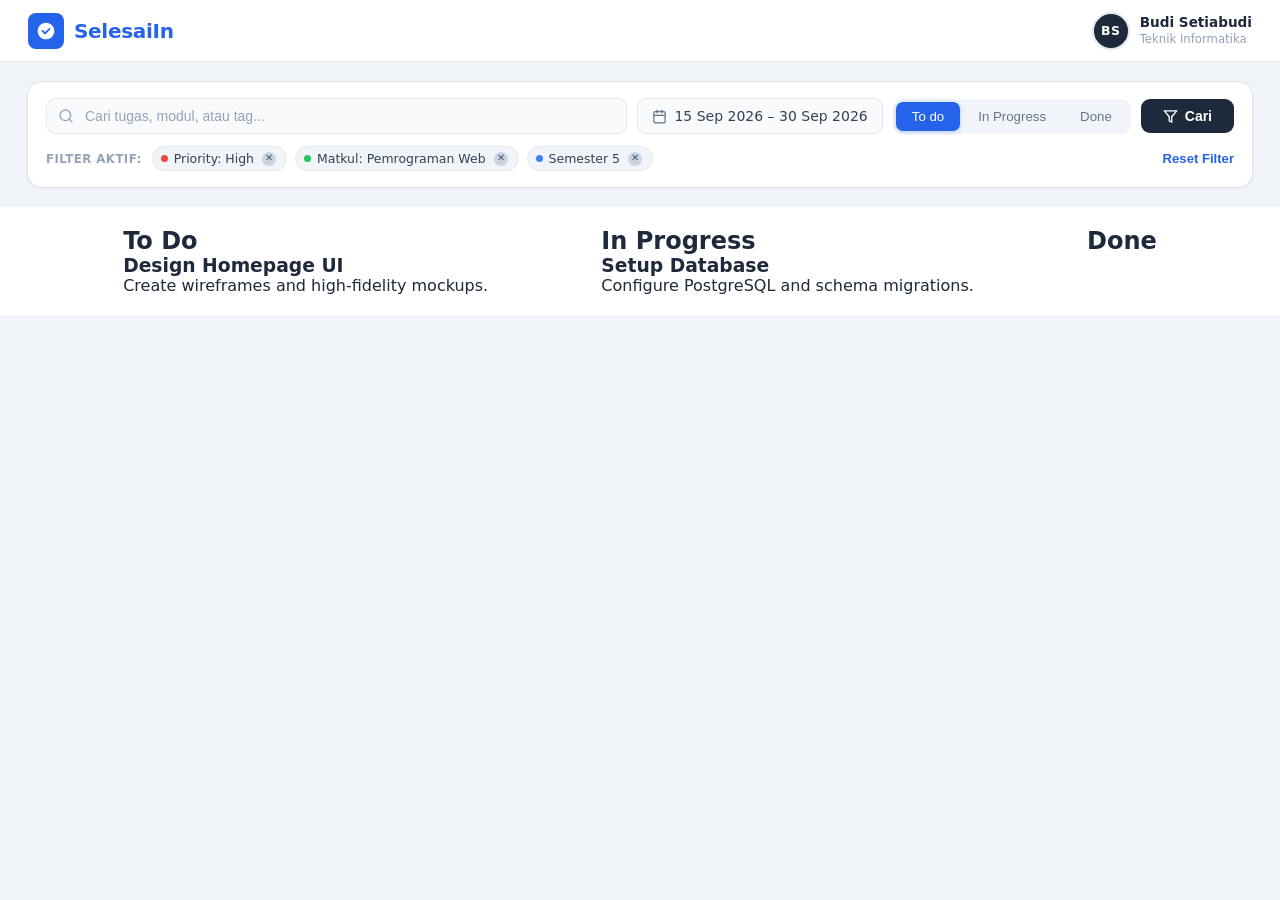
==== selesaiin.html @ 5ee2b1d1 "add navbar, header, filter bar, and kanban on progres" ====
<!DOCTYPE html>
<html lang="id">
<head>
  <meta charset="UTF-8" />
  <meta name="viewport" content="width=device-width, initial-scale=1.0" />
  <title>SelesaiIn</title>
  <link rel="stylesheet" href="selesaiin.css" />
</head>
<body>




  <!-- ── NAVBAR ── -->
  <nav class="navbar">
    <a class="logo" href="#">
      <div class="logo-icon">
        <svg viewBox="0 0 24 24" xmlns="http://www.w3.org/2000/svg">
          <path d="M12 2C6.48 2 2 6.48 2 12s4.48 10 10 10
                   10-4.48 10-10S17.52 2 12 2zm-1 14.59L6.41
                   12l1.42-1.41L11 13.17l5.17-5.17 1.42
                   1.42L11 16.59z"/>
        </svg>
      </div>
      <span class="logo-text">SelesaiIn</span>
    </a>

    <div class="nav-right">
      <!-- User -->
      <div class="user-info">
        <div class="avatar">BS</div>
        <div class="user-meta">
          <span class="user-name">Budi Setiabudi</span>
          <span class="user-dept">Teknik Informatika</span>
        </div>
      </div>
    </div>
  </nav>










  <!-- ── FILTER SECTION ── -->
  <section class="filter-section">
    <div class="filter-card">

      <!-- Top row -->
      <div class="filter-top">
        <!-- Search -->
        <div class="search-wrap">
          <svg width="16" height="16" viewBox="0 0 24 24" fill="none"
               stroke="currentColor" stroke-width="2" stroke-linecap="round" stroke-linejoin="round">
            <circle cx="11" cy="11" r="8"/>
            <line x1="21" y1="21" x2="16.65" y2="16.65"/>
          </svg>
          <input class="search-input" type="text"
                 placeholder="Cari tugas, modul, atau tag..." />
        </div>

        <!-- Date range -->
        <div class="date-wrap">
          <svg width="15" height="15" viewBox="0 0 24 24" fill="none"
               stroke="currentColor" stroke-width="2" stroke-linecap="round" stroke-linejoin="round">
            <rect x="3" y="4" width="18" height="18" rx="2" ry="2"/>
            <line x1="16" y1="2" x2="16" y2="6"/>
            <line x1="8" y1="2" x2="8" y2="6"/>
            <line x1="3" y1="10" x2="21" y2="10"/>
          </svg>
          15 Sep 2026 – 30 Sep 2026
        </div>

        <!-- Status tabs -->
        <div class="status-tabs">
          <button class="tab-btn active">To do</button>
          <button class="tab-btn">In Progress</button>
          <button class="tab-btn">Done</button>
        </div>

        <!-- Cari button -->
        <button class="btn-search">
          <svg width="15" height="15" viewBox="0 0 24 24" fill="none"
               stroke="currentColor" stroke-width="2.2" stroke-linecap="round" stroke-linejoin="round">
            <polygon points="22 3 2 3 10 12.46 10 19 14 21 14 12.46 22 3"/>
          </svg>
          Cari
        </button>
      </div>

      <!-- Bottom row – active filters -->
      <div class="filter-bottom">
        <div class="filter-left">
          <span class="filter-label">Filter Aktif:</span>

          <span class="chip">
            <span class="chip-dot red"></span>
            Priority: High
            <button class="chip-x" aria-label="Hapus filter">✕</button>
          </span>

          <span class="chip">
            <span class="chip-dot green"></span>
            Matkul: Pemrograman Web
            <button class="chip-x" aria-label="Hapus filter">✕</button>
          </span>

          <span class="chip">
            <span class="chip-dot blue"></span>
            Semester 5
            <button class="chip-x" aria-label="Hapus filter">✕</button>
          </span>
        </div>

        <button class="btn-reset">Reset Filter</button>
      </div>

    </div>
  </section>

  <!-- ── KANBAN ── -->
<!-- The Main Board Container -->
<main class="kanban-board">

  <!-- TO DO COLUMN -->
  <section class="kanban-column" id="todo">
    <h2>To Do</h2>
    <div class="task-list">
      <!-- Task Card -->
      <article class="task-card" draggable="true">
        <h3>Design Homepage UI</h3>
        <p>Create wireframes and high-fidelity mockups.</p>
      </article>
    </div>
  </section>

  <!-- IN PROGRESS COLUMN -->
  <section class="kanban-column" id="in-progress">
    <h2>In Progress</h2>
    <div class="task-list">
      <article class="task-card" draggable="true">
        <h3>Setup Database</h3>
        <p>Configure PostgreSQL and schema migrations.</p>
      </article>
    </div>
  </section>

  <!-- DONE COLUMN -->
  <section class="kanban-column" id="done">
    <h2>Done</h2>
    <div class="task-list">
      <!-- Tasks will be dropped here -->
    </div>
  </section>

</main>














</body>
</html>
---- selesaiin.css ----
*, *::before, *::after {
  box-sizing: border-box;
  margin: 0;
  padding: 0;
}

body {
  font-family: 'Segoe UI', Inter, system-ui, sans-serif;
  background-color: #f1f5f9;
  color: #1e293b;
}

/* NAVBAR */
.navbar {
  background: #ffffff;
  border-bottom: 1px solid #e2e8f0;
  padding: 0 28px;
  height: 62px;
  display: flex;
  align-items: center;
  justify-content: space-between;
}

/* LOGO */
.logo {
  display: flex;
  align-items: center;
  gap: 10px;
  text-decoration: none;
}

.logo-icon {
  width: 36px;
  height: 36px;
  background: #2563eb;
  border-radius: 8px;
  display: flex;
  align-items: center;
  justify-content: center;
}

.logo-icon svg {
  width: 20px;
  height: 20px;
  fill: #ffffff;
}

.logo-text {
  font-size: 1.25rem;
  font-weight: 700;
  color: #2563eb;
  letter-spacing: -0.3px;
}

/* RIGHT SIDE NAV */
.nav-right {
  display: flex;
  align-items: center;
  gap: 14px;
}

/* BELL */
.btn-bell {
  position: relative;
  width: 36px;
  height: 36px;
  display: flex;
  align-items: center;
  justify-content: center;
  border: none;
  background: transparent;
  cursor: pointer;
  border-radius: 8px;
  color: #64748b;
  transition: background 0.15s;
}

.btn-bell:hover {
  background: #f1f5f9;
}

.bell-badge {
  position: absolute;
  top: 5px;
  right: 5px;
  width: 8px;
  height: 8px;
  background: #ef4444;
  border-radius: 50%;
  border: 1.5px solid #ffffff;
}

/* BANTUAN */
.btn-bantuan {
  display: flex;
  align-items: center;
  gap: 6px;
  padding: 7px 14px;
  border: 1.5px solid #e2e8f0;
  border-radius: 8px;
  background: #ffffff;
  color: #475569;
  font-size: 0.85rem;
  font-weight: 500;
  cursor: pointer;
  transition: border-color 0.15s, background 0.15s;
}

.btn-bantuan:hover {
  border-color: #2563eb;
  color: #2563eb;
}

/* USER AVATAR */
.user-info {
  display: flex;
  align-items: center;
  gap: 10px;
  cursor: pointer;
}

.avatar {
  width: 38px;
  height: 38px;
  border-radius: 50%;
  background: #1e293b;
  color: #ffffff;
  display: flex;
  align-items: center;
  justify-content: center;
  font-size: 0.78rem;
  font-weight: 700;
  letter-spacing: 0.5px;
  flex-shrink: 0;
  border: 2px solid #e2e8f0;
}

.user-meta {
  display: flex;
  flex-direction: column;
  line-height: 1.3;
}

.user-name {
  font-size: 0.85rem;
  font-weight: 600;
  color: #1e293b;
}

.user-dept {
  font-size: 0.73rem;
  color: #94a3b8;
}

/* FILTER SECTION */
.filter-section {
  padding: 20px 28px;
}

.filter-card {
  background: #ffffff;
  border-radius: 14px;
  padding: 16px 18px;
  box-shadow: 0 1px 4px rgba(0, 0, 0, 0.06), 0 0 0 1px #e2e8f0;
}

/* TOP ROW */
.filter-top {
  display: flex;
  align-items: center;
  gap: 10px;
}

/* SEARCH INPUT */
.search-wrap {
  position: relative;
  flex: 1;
  min-width: 0;
}

.search-wrap svg {
  position: absolute;
  left: 12px;
  top: 50%;
  transform: translateY(-50%);
  color: #94a3b8;
  pointer-events: none;
}

.search-input {
  width: 100%;
  padding: 9px 14px 9px 38px;
  border: 1.5px solid #e2e8f0;
  border-radius: 9px;
  font-size: 0.875rem;
  color: #334155;
  outline: none;
  background: #f8fafc;
  transition: border-color 0.15s, box-shadow 0.15s;
}

.search-input::placeholder {
  color: #94a3b8;
}

.search-input:focus {
  border-color: #2563eb;
  box-shadow: 0 0 0 3px rgba(37, 99, 235, 0.12);
  background: #fff;
}

/* DATE PICKER */
.date-wrap {
  display: flex;
  align-items: center;
  gap: 7px;
  padding: 9px 14px;
  border: 1.5px solid #e2e8f0;
  border-radius: 9px;
  background: #f8fafc;
  cursor: pointer;
  white-space: nowrap;
  font-size: 0.875rem;
  color: #334155;
  transition: border-color 0.15s;
  flex-shrink: 0;
}

.date-wrap:hover {
  border-color: #2563eb;
}

.date-wrap svg {
  color: #64748b;
  flex-shrink: 0;
}

/* STATUS TABS */
.status-tabs {
  display: flex;
  align-items: center;
  gap: 2px;
  background: #f1f5f9;
  border-radius: 9px;
  padding: 3px;
  flex-shrink: 0;
}

.tab-btn {
  padding: 7px 16px;
  border: none;
  border-radius: 7px;
  font-size: 0.83rem;
  font-weight: 500;
  cursor: pointer;
  transition: background 0.15s, color 0.15s;
  background: transparent;
  color: #64748b;
  white-space: nowrap;
}

.tab-btn.active {
  background: #2563eb;
  color: #ffffff;
  box-shadow: 0 1px 4px rgba(37, 99, 235, 0.3);
}

.tab-btn:not(.active):hover {
  background: #e2e8f0;
  color: #334155;
}

/* CARI BUTTON */
.btn-search {
  display: flex;
  align-items: center;
  gap: 7px;
  padding: 9px 22px;
  background: #1e293b;
  color: #ffffff;
  border: none;
  border-radius: 9px;
  font-size: 0.875rem;
  font-weight: 600;
  cursor: pointer;
  white-space: nowrap;
  transition: background 0.15s;
  flex-shrink: 0;
}

.btn-search:hover {
  background: #0f172a;
}

/* BOTTOM ROW – ACTIVE FILTERS */
.filter-bottom {
  display: flex;
  align-items: center;
  justify-content: space-between;
  margin-top: 12px;
}

.filter-left {
  display: flex;
  align-items: center;
  gap: 8px;
  flex-wrap: wrap;
}

.filter-label {
  font-size: 0.73rem;
  font-weight: 600;
  color: #94a3b8;
  letter-spacing: 0.5px;
  text-transform: uppercase;
  margin-right: 2px;
}

/* CHIPS */
.chip {
  display: inline-flex;
  align-items: center;
  gap: 6px;
  padding: 4px 10px 4px 8px;
  border-radius: 20px;
  background: #f1f5f9;
  border: 1px solid #e2e8f0;
  font-size: 0.78rem;
  color: #334155;
  font-weight: 500;
}

.chip-dot {
  width: 7px;
  height: 7px;
  border-radius: 50%;
  flex-shrink: 0;
}

.chip-dot.red   { background: #ef4444; }
.chip-dot.green { background: #22c55e; }
.chip-dot.blue  { background: #3b82f6; }

.chip-x {
  display: flex;
  align-items: center;
  justify-content: center;
  width: 14px;
  height: 14px;
  border-radius: 50%;
  border: none;
  background: #cbd5e1;
  color: #475569;
  font-size: 0.65rem;
  cursor: pointer;
  line-height: 1;
  transition: background 0.12s;
  margin-left: 2px;
}

.chip-x:hover {
  background: #94a3b8;
  color: #fff;
}

/* RESET FILTER */
.btn-reset {
  font-size: 0.82rem;
  font-weight: 600;
  color: #2563eb;
  background: none;
  border: none;
  cursor: pointer;
  white-space: nowrap;
  text-decoration: none;
  transition: color 0.12s;
}

.btn-reset:hover {
  color: #1d4ed8;
  text-decoration: underline;
}


.kanban-board {
  display: flex;
  gap: 18px;
  padding: 20px 28px;
  overflow-x: auto;
  justify-content: space-evenly;
  background: #ffffff;
}
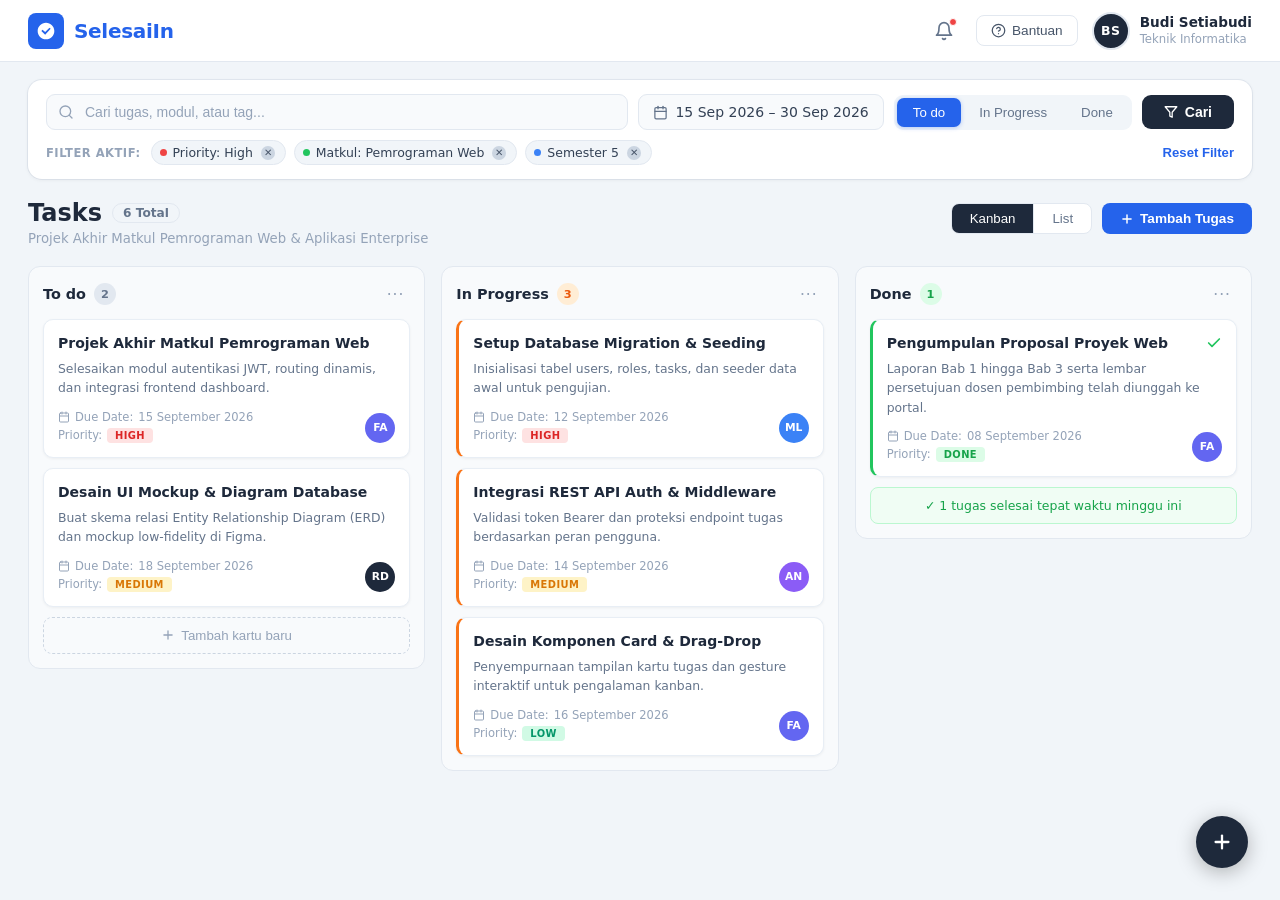
==== commit dfa244ac: "Finishing kanban + add new task sideboard" ====
--- a/selesaiin.html
+++ b/selesaiin.html
@@ -8,169 +8,497 @@
 </head>
 <body>
 
-
-
-
-  <!-- ── NAVBAR ── -->
-  <nav class="navbar">
-    <a class="logo" href="#">
-      <div class="logo-icon">
-        <svg viewBox="0 0 24 24" xmlns="http://www.w3.org/2000/svg">
-          <path d="M12 2C6.48 2 2 6.48 2 12s4.48 10 10 10
-                   10-4.48 10-10S17.52 2 12 2zm-1 14.59L6.41
-                   12l1.42-1.41L11 13.17l5.17-5.17 1.42
-                   1.42L11 16.59z"/>
+<!-- ════════════════════════════
+     NAVBAR
+════════════════════════════ -->
+<nav class="navbar">
+  <a class="logo" href="#">
+    <div class="logo-icon">
+      <svg viewBox="0 0 24 24" xmlns="http://www.w3.org/2000/svg">
+        <path d="M12 2C6.48 2 2 6.48 2 12s4.48 10 10 10
+                 10-4.48 10-10S17.52 2 12 2zm-1 14.59L6.41
+                 12l1.42-1.41L11 13.17l5.17-5.17 1.42 1.42L11 16.59z"/>
+      </svg>
+    </div>
+    <span class="logo-text">SelesaiIn</span>
+  </a>
+
+  <div class="nav-right">
+    <button class="btn-bell" aria-label="Notifikasi">
+      <svg width="20" height="20" viewBox="0 0 24 24" fill="none"
+           stroke="currentColor" stroke-width="2" stroke-linecap="round" stroke-linejoin="round">
+        <path d="M18 8A6 6 0 0 0 6 8c0 7-3 9-3 9h18s-3-2-3-9"/>
+        <path d="M13.73 21a2 2 0 0 1-3.46 0"/>
+      </svg>
+      <span class="bell-badge"></span>
+    </button>
+
+    <button class="btn-bantuan">
+      <svg width="15" height="15" viewBox="0 0 24 24" fill="none"
+           stroke="currentColor" stroke-width="2" stroke-linecap="round" stroke-linejoin="round">
+        <circle cx="12" cy="12" r="10"/>
+        <path d="M9.09 9a3 3 0 0 1 5.83 1c0 2-3 3-3 3"/>
+        <line x1="12" y1="17" x2="12.01" y2="17"/>
+      </svg>
+      Bantuan
+    </button>
+
+    <div class="user-info">
+      <div class="avatar">BS</div>
+      <div class="user-meta">
+        <span class="user-name">Budi Setiabudi</span>
+        <span class="user-dept">Teknik Informatika</span>
+      </div>
+    </div>
+  </div>
+</nav>
+
+<!-- ════════════════════════════
+     FILTER SECTION
+════════════════════════════ -->
+<section class="filter-section">
+  <div class="filter-card">
+    <div class="filter-top">
+      <div class="search-wrap">
+        <svg width="16" height="16" viewBox="0 0 24 24" fill="none"
+             stroke="currentColor" stroke-width="2" stroke-linecap="round" stroke-linejoin="round">
+          <circle cx="11" cy="11" r="8"/><line x1="21" y1="21" x2="16.65" y2="16.65"/>
         </svg>
-      </div>
-      <span class="logo-text">SelesaiIn</span>
-    </a>
-
-    <div class="nav-right">
-      <!-- User -->
-      <div class="user-info">
-        <div class="avatar">BS</div>
-        <div class="user-meta">
-          <span class="user-name">Budi Setiabudi</span>
-          <span class="user-dept">Teknik Informatika</span>
+        <input class="search-input" type="text" placeholder="Cari tugas, modul, atau tag..." />
+      </div>
+
+      <div class="date-wrap">
+        <svg width="15" height="15" viewBox="0 0 24 24" fill="none"
+             stroke="currentColor" stroke-width="2" stroke-linecap="round" stroke-linejoin="round">
+          <rect x="3" y="4" width="18" height="18" rx="2" ry="2"/>
+          <line x1="16" y1="2" x2="16" y2="6"/>
+          <line x1="8" y1="2" x2="8" y2="6"/>
+          <line x1="3" y1="10" x2="21" y2="10"/>
+        </svg>
+        15 Sep 2026 – 30 Sep 2026
+      </div>
+
+      <div class="status-tabs">
+        <button class="tab-btn active">To do</button>
+        <button class="tab-btn">In Progress</button>
+        <button class="tab-btn">Done</button>
+      </div>
+
+      <button class="btn-search">
+        <svg width="14" height="14" viewBox="0 0 24 24" fill="none"
+             stroke="currentColor" stroke-width="2.2" stroke-linecap="round" stroke-linejoin="round">
+          <polygon points="22 3 2 3 10 12.46 10 19 14 21 14 12.46 22 3"/>
+        </svg>
+        Cari
+      </button>
+    </div>
+
+    <div class="filter-bottom">
+      <div class="filter-left">
+        <span class="filter-label">Filter Aktif:</span>
+        <span class="chip">
+          <span class="chip-dot red"></span>Priority: High
+          <button class="chip-x" aria-label="Hapus">✕</button>
+        </span>
+        <span class="chip">
+          <span class="chip-dot green"></span>Matkul: Pemrograman Web
+          <button class="chip-x" aria-label="Hapus">✕</button>
+        </span>
+        <span class="chip">
+          <span class="chip-dot blue"></span>Semester 5
+          <button class="chip-x" aria-label="Hapus">✕</button>
+        </span>
+      </div>
+      <button class="btn-reset">Reset Filter</button>
+    </div>
+  </div>
+</section>
+
+<!-- ════════════════════════════
+     TASKS SECTION
+════════════════════════════ -->
+<section class="tasks-section">
+
+  <!-- Header -->
+  <div class="tasks-header">
+    <div>
+      <h1 class="tasks-title">
+        Tasks
+        <span class="tasks-count">6 Total</span>
+      </h1>
+      <p class="tasks-subtitle">Projek Akhir Matkul Pemrograman Web &amp; Aplikasi Enterprise</p>
+    </div>
+    <div class="tasks-actions">
+      <div class="view-toggle">
+        <button class="view-btn active">Kanban</button>
+        <button class="view-btn">List</button>
+      </div>
+      <button class="btn-add-task" onclick="openSidebar()">
+        <svg width="14" height="14" viewBox="0 0 24 24" fill="none"
+             stroke="currentColor" stroke-width="2.5" stroke-linecap="round" stroke-linejoin="round">
+          <line x1="12" y1="5" x2="12" y2="19"/><line x1="5" y1="12" x2="19" y2="12"/>
+        </svg>
+        Tambah Tugas
+      </button>
+    </div>
+  </div>
+
+  <!-- Kanban Board -->
+  <div class="kanban-board">
+
+    <!-- ── Column: To do ── -->
+    <div class="kanban-col">
+      <div class="col-header">
+        <span class="col-title">
+          To do
+          <span class="col-badge gray">2</span>
+        </span>
+        <button class="col-menu" aria-label="Menu">···</button>
+      </div>
+
+      <div class="task-cards">
+        <!-- Card 1 -->
+        <div class="task-card">
+          <div class="card-top">
+            <span class="card-title">Projek Akhir Matkul Pemrograman Web</span>
+          </div>
+          <p class="card-desc">Selesaikan modul autentikasi JWT, routing dinamis, dan integrasi frontend dashboard.</p>
+          <div class="card-footer">
+            <div class="card-meta">
+              <span class="card-date">
+                <svg width="12" height="12" viewBox="0 0 24 24" fill="none"
+                     stroke="currentColor" stroke-width="2" stroke-linecap="round" stroke-linejoin="round">
+                  <rect x="3" y="4" width="18" height="18" rx="2" ry="2"/>
+                  <line x1="16" y1="2" x2="16" y2="6"/>
+                  <line x1="8" y1="2" x2="8" y2="6"/>
+                  <line x1="3" y1="10" x2="21" y2="10"/>
+                </svg>
+                <span class="card-date-label">Due Date:</span>
+                15 September 2026
+              </span>
+              <span class="card-priority-row">
+                Priority: <span class="priority-badge high">HIGH</span>
+              </span>
+            </div>
+            <div class="card-avatar av-fa">FA</div>
+          </div>
         </div>
-      </div>
-    </div>
-  </nav>
-
-
-
-
-
-
-
-
-
-
-  <!-- ── FILTER SECTION ── -->
-  <section class="filter-section">
-    <div class="filter-card">
-
-      <!-- Top row -->
-      <div class="filter-top">
-        <!-- Search -->
-        <div class="search-wrap">
-          <svg width="16" height="16" viewBox="0 0 24 24" fill="none"
-               stroke="currentColor" stroke-width="2" stroke-linecap="round" stroke-linejoin="round">
-            <circle cx="11" cy="11" r="8"/>
-            <line x1="21" y1="21" x2="16.65" y2="16.65"/>
-          </svg>
-          <input class="search-input" type="text"
-                 placeholder="Cari tugas, modul, atau tag..." />
+
+        <!-- Card 2 -->
+        <div class="task-card">
+          <div class="card-top">
+            <span class="card-title">Desain UI Mockup &amp; Diagram Database</span>
+          </div>
+          <p class="card-desc">Buat skema relasi Entity Relationship Diagram (ERD) dan mockup low-fidelity di Figma.</p>
+          <div class="card-footer">
+            <div class="card-meta">
+              <span class="card-date">
+                <svg width="12" height="12" viewBox="0 0 24 24" fill="none"
+                     stroke="currentColor" stroke-width="2" stroke-linecap="round" stroke-linejoin="round">
+                  <rect x="3" y="4" width="18" height="18" rx="2" ry="2"/>
+                  <line x1="16" y1="2" x2="16" y2="6"/>
+                  <line x1="8" y1="2" x2="8" y2="6"/>
+                  <line x1="3" y1="10" x2="21" y2="10"/>
+                </svg>
+                <span class="card-date-label">Due Date:</span>
+                18 September 2026
+              </span>
+              <span class="card-priority-row">
+                Priority: <span class="priority-badge medium">MEDIUM</span>
+              </span>
+            </div>
+            <div class="card-avatar av-rd">RD</div>
+          </div>
         </div>
-
-        <!-- Date range -->
-        <div class="date-wrap">
-          <svg width="15" height="15" viewBox="0 0 24 24" fill="none"
-               stroke="currentColor" stroke-width="2" stroke-linecap="round" stroke-linejoin="round">
-            <rect x="3" y="4" width="18" height="18" rx="2" ry="2"/>
-            <line x1="16" y1="2" x2="16" y2="6"/>
-            <line x1="8" y1="2" x2="8" y2="6"/>
-            <line x1="3" y1="10" x2="21" y2="10"/>
-          </svg>
-          15 Sep 2026 – 30 Sep 2026
+      </div>
+
+      <button class="btn-add-card">
+        <svg width="14" height="14" viewBox="0 0 24 24" fill="none"
+             stroke="currentColor" stroke-width="2.2" stroke-linecap="round" stroke-linejoin="round">
+          <line x1="12" y1="5" x2="12" y2="19"/><line x1="5" y1="12" x2="19" y2="12"/>
+        </svg>
+        Tambah kartu baru
+      </button>
+    </div>
+
+    <!-- ── Column: In Progress ── -->
+    <div class="kanban-col">
+      <div class="col-header">
+        <span class="col-title">
+          In Progress
+          <span class="col-badge orange">3</span>
+        </span>
+        <button class="col-menu" aria-label="Menu">···</button>
+      </div>
+
+      <div class="task-cards">
+        <!-- Card 1 -->
+        <div class="task-card accent-orange">
+          <div class="card-top">
+            <span class="card-title">Setup Database Migration &amp; Seeding</span>
+          </div>
+          <p class="card-desc">Inisialisasi tabel users, roles, tasks, dan seeder data awal untuk pengujian.</p>
+          <div class="card-footer">
+            <div class="card-meta">
+              <span class="card-date">
+                <svg width="12" height="12" viewBox="0 0 24 24" fill="none"
+                     stroke="currentColor" stroke-width="2" stroke-linecap="round" stroke-linejoin="round">
+                  <rect x="3" y="4" width="18" height="18" rx="2" ry="2"/>
+                  <line x1="16" y1="2" x2="16" y2="6"/>
+                  <line x1="8" y1="2" x2="8" y2="6"/>
+                  <line x1="3" y1="10" x2="21" y2="10"/>
+                </svg>
+                <span class="card-date-label">Due Date:</span>
+                12 September 2026
+              </span>
+              <span class="card-priority-row">
+                Priority: <span class="priority-badge high">HIGH</span>
+              </span>
+            </div>
+            <div class="card-avatar av-ml">ML</div>
+          </div>
         </div>
 
-        <!-- Status tabs -->
-        <div class="status-tabs">
-          <button class="tab-btn active">To do</button>
-          <button class="tab-btn">In Progress</button>
-          <button class="tab-btn">Done</button>
+        <!-- Card 2 -->
+        <div class="task-card accent-orange">
+          <div class="card-top">
+            <span class="card-title">Integrasi REST API Auth &amp; Middleware</span>
+          </div>
+          <p class="card-desc">Validasi token Bearer dan proteksi endpoint tugas berdasarkan peran pengguna.</p>
+          <div class="card-footer">
+            <div class="card-meta">
+              <span class="card-date">
+                <svg width="12" height="12" viewBox="0 0 24 24" fill="none"
+                     stroke="currentColor" stroke-width="2" stroke-linecap="round" stroke-linejoin="round">
+                  <rect x="3" y="4" width="18" height="18" rx="2" ry="2"/>
+                  <line x1="16" y1="2" x2="16" y2="6"/>
+                  <line x1="8" y1="2" x2="8" y2="6"/>
+                  <line x1="3" y1="10" x2="21" y2="10"/>
+                </svg>
+                <span class="card-date-label">Due Date:</span>
+                14 September 2026
+              </span>
+              <span class="card-priority-row">
+                Priority: <span class="priority-badge medium">MEDIUM</span>
+              </span>
+            </div>
+            <div class="card-avatar av-an">AN</div>
+          </div>
         </div>
 
-        <!-- Cari button -->
-        <button class="btn-search">
-          <svg width="15" height="15" viewBox="0 0 24 24" fill="none"
-               stroke="currentColor" stroke-width="2.2" stroke-linecap="round" stroke-linejoin="round">
-            <polygon points="22 3 2 3 10 12.46 10 19 14 21 14 12.46 22 3"/>
-          </svg>
-          Cari
-        </button>
-      </div>
-
-      <!-- Bottom row – active filters -->
-      <div class="filter-bottom">
-        <div class="filter-left">
-          <span class="filter-label">Filter Aktif:</span>
-
-          <span class="chip">
-            <span class="chip-dot red"></span>
-            Priority: High
-            <button class="chip-x" aria-label="Hapus filter">✕</button>
-          </span>
-
-          <span class="chip">
-            <span class="chip-dot green"></span>
-            Matkul: Pemrograman Web
-            <button class="chip-x" aria-label="Hapus filter">✕</button>
-          </span>
-
-          <span class="chip">
-            <span class="chip-dot blue"></span>
-            Semester 5
-            <button class="chip-x" aria-label="Hapus filter">✕</button>
-          </span>
+        <!-- Card 3 -->
+        <div class="task-card accent-orange">
+          <div class="card-top">
+            <span class="card-title">Desain Komponen Card &amp; Drag-Drop</span>
+          </div>
+          <p class="card-desc">Penyempurnaan tampilan kartu tugas dan gesture interaktif untuk pengalaman kanban.</p>
+          <div class="card-footer">
+            <div class="card-meta">
+              <span class="card-date">
+                <svg width="12" height="12" viewBox="0 0 24 24" fill="none"
+                     stroke="currentColor" stroke-width="2" stroke-linecap="round" stroke-linejoin="round">
+                  <rect x="3" y="4" width="18" height="18" rx="2" ry="2"/>
+                  <line x1="16" y1="2" x2="16" y2="6"/>
+                  <line x1="8" y1="2" x2="8" y2="6"/>
+                  <line x1="3" y1="10" x2="21" y2="10"/>
+                </svg>
+                <span class="card-date-label">Due Date:</span>
+                16 September 2026
+              </span>
+              <span class="card-priority-row">
+                Priority: <span class="priority-badge low">LOW</span>
+              </span>
+            </div>
+            <div class="card-avatar av-fa">FA</div>
+          </div>
         </div>
-
-        <button class="btn-reset">Reset Filter</button>
-      </div>
-
-    </div>
-  </section>
-
-  <!-- ── KANBAN ── -->
-<!-- The Main Board Container -->
-<main class="kanban-board">
-
-  <!-- TO DO COLUMN -->
-  <section class="kanban-column" id="todo">
-    <h2>To Do</h2>
-    <div class="task-list">
-      <!-- Task Card -->
-      <article class="task-card" draggable="true">
-        <h3>Design Homepage UI</h3>
-        <p>Create wireframes and high-fidelity mockups.</p>
-      </article>
-    </div>
-  </section>
-
-  <!-- IN PROGRESS COLUMN -->
-  <section class="kanban-column" id="in-progress">
-    <h2>In Progress</h2>
-    <div class="task-list">
-      <article class="task-card" draggable="true">
-        <h3>Setup Database</h3>
-        <p>Configure PostgreSQL and schema migrations.</p>
-      </article>
-    </div>
-  </section>
-
-  <!-- DONE COLUMN -->
-  <section class="kanban-column" id="done">
-    <h2>Done</h2>
-    <div class="task-list">
-      <!-- Tasks will be dropped here -->
-    </div>
-  </section>
-
-</main>
-
-
-
-
-
-
-
-
-
-
-
-
-
+      </div>
+    </div>
+
+    <!-- ── Column: Done ── -->
+    <div class="kanban-col">
+      <div class="col-header">
+        <span class="col-title">
+          Done
+          <span class="col-badge green">1</span>
+        </span>
+        <button class="col-menu" aria-label="Menu">···</button>
+      </div>
+
+      <div class="task-cards">
+        <!-- Card 1 -->
+        <div class="task-card accent-green">
+          <div class="card-top">
+            <span class="card-title">Pengumpulan Proposal Proyek Web</span>
+            <svg class="card-check" width="16" height="16" viewBox="0 0 24 24" fill="none"
+                 stroke="currentColor" stroke-width="2.5" stroke-linecap="round" stroke-linejoin="round">
+              <polyline points="20 6 9 17 4 12"/>
+            </svg>
+          </div>
+          <p class="card-desc">Laporan Bab 1 hingga Bab 3 serta lembar persetujuan dosen pembimbing telah diunggah ke portal.</p>
+          <div class="card-footer">
+            <div class="card-meta">
+              <span class="card-date">
+                <svg width="12" height="12" viewBox="0 0 24 24" fill="none"
+                     stroke="currentColor" stroke-width="2" stroke-linecap="round" stroke-linejoin="round">
+                  <rect x="3" y="4" width="18" height="18" rx="2" ry="2"/>
+                  <line x1="16" y1="2" x2="16" y2="6"/>
+                  <line x1="8" y1="2" x2="8" y2="6"/>
+                  <line x1="3" y1="10" x2="21" y2="10"/>
+                </svg>
+                <span class="card-date-label">Due Date:</span>
+                08 September 2026
+              </span>
+              <span class="card-priority-row">
+                Priority: <span class="priority-badge done">DONE</span>
+              </span>
+            </div>
+            <div class="card-avatar av-fa">FA</div>
+          </div>
+        </div>
+      </div>
+
+      <div class="done-banner">✓ 1 tugas selesai tepat waktu minggu ini</div>
+    </div>
+
+  </div><!-- /kanban-board -->
+</section>
+
+<!-- ════════════════════════════
+     FLOATING ACTION BUTTON
+════════════════════════════ -->
+<button class="fab" id="fab" onclick="openSidebar()" aria-label="Tambah tugas baru">
+  <svg width="22" height="22" viewBox="0 0 24 24" fill="none"
+       stroke="currentColor" stroke-width="2.5" stroke-linecap="round" stroke-linejoin="round">
+    <line x1="12" y1="5" x2="12" y2="19"/><line x1="5" y1="12" x2="19" y2="12"/>
+  </svg>
+</button>
+
+<!-- ════════════════════════════
+     SIDEBAR BACKDROP
+════════════════════════════ -->
+<div class="sidebar-backdrop" id="backdrop" onclick="closeSidebar()"></div>
+
+<!-- ════════════════════════════
+     SIDEBAR PANEL
+════════════════════════════ -->
+<aside class="sidebar" id="sidebar" aria-label="Tambah tugas baru">
+  <div class="sidebar-inner">
+
+    <!-- Head -->
+    <div class="sidebar-head">
+      <div>
+        <p class="sidebar-title">Add new task:</p>
+        <p class="sidebar-sub">Tambahkan penugasan baru ke papan kerja.</p>
+      </div>
+      <button class="btn-close" onclick="closeSidebar()" aria-label="Tutup">✕</button>
+    </div>
+
+    <!-- Name -->
+    <div class="field">
+      <label class="field-label" for="task-name">Name:</label>
+      <input class="field-input" id="task-name" type="text"
+             placeholder="Contoh: Implementasi modul JWT Auth" />
+    </div>
+
+    <!-- Due Date -->
+    <div class="field">
+      <label class="field-label" for="task-due">Due Date:</label>
+      <input class="field-input" id="task-due" type="date" />
+    </div>
+
+    <!-- Priority -->
+    <div class="field">
+      <span class="field-label">Priority:</span>
+      <div class="priority-btns">
+        <button class="priority-btn" data-p="low"    onclick="selectPriority(this)">Low</button>
+        <button class="priority-btn sel-medium" data-p="medium" onclick="selectPriority(this)">Medium</button>
+        <button class="priority-btn" data-p="high"   onclick="selectPriority(this)">High</button>
+      </div>
+    </div>
+
+    <!-- Status -->
+    <div class="field">
+      <label class="field-label" for="task-status">Status / Kolom:</label>
+      <select class="field-select" id="task-status">
+        <option value="todo">To do</option>
+        <option value="inprogress">In Progress</option>
+        <option value="done">Done</option>
+      </select>
+    </div>
+
+    <!-- Description -->
+    <div class="field">
+      <label class="field-label" for="task-desc">Deskripsi Tugas:</label>
+      <textarea class="field-textarea" id="task-desc"
+                placeholder="Tuliskan catatan teknis, link repositori, atau kriteria kelulusan..."></textarea>
+    </div>
+
+    <!-- Footer -->
+    <div class="sidebar-footer">
+      <button class="btn-batal" onclick="closeSidebar()">Batal</button>
+      <button class="btn-add-submit">
+        Add
+        <svg width="15" height="15" viewBox="0 0 24 24" fill="none"
+             stroke="currentColor" stroke-width="2.5" stroke-linecap="round" stroke-linejoin="round">
+          <line x1="5" y1="12" x2="19" y2="12"/>
+          <polyline points="12 5 19 12 12 19"/>
+        </svg>
+      </button>
+    </div>
+
+  </div>
+</aside>
+
+<!-- ════════════════════════════
+     JAVASCRIPT
+════════════════════════════ -->
+<script>
+  const sidebar  = document.getElementById('sidebar');
+  const backdrop = document.getElementById('backdrop');
+  const fab      = document.getElementById('fab');
+
+  function openSidebar() {
+    sidebar.classList.add('open');
+    backdrop.classList.add('open');
+    fab.classList.add('hidden');
+  }
+
+  function closeSidebar() {
+    sidebar.classList.remove('open');
+    backdrop.classList.remove('open');
+    fab.classList.remove('hidden');
+  }
+
+  // Priority selection
+  function selectPriority(btn) {
+    document.querySelectorAll('.priority-btn').forEach(b => {
+      b.classList.remove('sel-low', 'sel-medium', 'sel-high');
+    });
+    btn.classList.add('sel-' + btn.dataset.p);
+  }
+
+  // View toggle (visual only)
+  document.querySelectorAll('.view-btn').forEach(btn => {
+    btn.addEventListener('click', () => {
+      document.querySelectorAll('.view-btn').forEach(b => b.classList.remove('active'));
+      btn.classList.add('active');
+    });
+  });
+
+  // Status tabs
+  document.querySelectorAll('.tab-btn').forEach(btn => {
+    btn.addEventListener('click', () => {
+      document.querySelectorAll('.tab-btn').forEach(b => b.classList.remove('active'));
+      btn.classList.add('active');
+    });
+  });
+
+  // Close sidebar on Escape key
+  document.addEventListener('keydown', e => {
+    if (e.key === 'Escape') closeSidebar();
+  });
+</script>
 
 </body>
 </html>
--- a/selesaiin.css
+++ b/selesaiin.css
@@ -8,9 +8,12 @@
   font-family: 'Segoe UI', Inter, system-ui, sans-serif;
   background-color: #f1f5f9;
   color: #1e293b;
-}
-
-/* NAVBAR */
+  min-height: 100vh;
+}
+
+/* ══════════════════════════════════════
+   NAVBAR
+══════════════════════════════════════ */
 .navbar {
   background: #ffffff;
   border-bottom: 1px solid #e2e8f0;
@@ -19,9 +22,11 @@
   display: flex;
   align-items: center;
   justify-content: space-between;
-}
-
-/* LOGO */
+  position: sticky;
+  top: 0;
+  z-index: 50;
+}
+
 .logo {
   display: flex;
   align-items: center;
@@ -38,12 +43,7 @@
   align-items: center;
   justify-content: center;
 }
-
-.logo-icon svg {
-  width: 20px;
-  height: 20px;
-  fill: #ffffff;
-}
+.logo-icon svg { width: 20px; height: 20px; fill: #ffffff; }
 
 .logo-text {
   font-size: 1.25rem;
@@ -52,14 +52,12 @@
   letter-spacing: -0.3px;
 }
 
-/* RIGHT SIDE NAV */
 .nav-right {
   display: flex;
   align-items: center;
   gap: 14px;
 }
 
-/* BELL */
 .btn-bell {
   position: relative;
   width: 36px;
@@ -74,10 +72,7 @@
   color: #64748b;
   transition: background 0.15s;
 }
-
-.btn-bell:hover {
-  background: #f1f5f9;
-}
+.btn-bell:hover { background: #f1f5f9; }
 
 .bell-badge {
   position: absolute;
@@ -90,7 +85,6 @@
   border: 1.5px solid #ffffff;
 }
 
-/* BANTUAN */
 .btn-bantuan {
   display: flex;
   align-items: center;
@@ -103,15 +97,10 @@
   font-size: 0.85rem;
   font-weight: 500;
   cursor: pointer;
-  transition: border-color 0.15s, background 0.15s;
-}
-
-.btn-bantuan:hover {
-  border-color: #2563eb;
-  color: #2563eb;
-}
-
-/* USER AVATAR */
+  transition: border-color 0.15s;
+}
+.btn-bantuan:hover { border-color: #2563eb; color: #2563eb; }
+
 .user-info {
   display: flex;
   align-items: center;
@@ -135,49 +124,35 @@
   border: 2px solid #e2e8f0;
 }
 
-.user-meta {
-  display: flex;
-  flex-direction: column;
-  line-height: 1.3;
-}
-
-.user-name {
-  font-size: 0.85rem;
-  font-weight: 600;
-  color: #1e293b;
-}
-
-.user-dept {
-  font-size: 0.73rem;
-  color: #94a3b8;
-}
-
-/* FILTER SECTION */
+.user-meta { display: flex; flex-direction: column; line-height: 1.3; }
+.user-name { font-size: 0.85rem; font-weight: 600; color: #1e293b; }
+.user-dept { font-size: 0.73rem; color: #94a3b8; }
+
+/* ══════════════════════════════════════
+   FILTER SECTION
+══════════════════════════════════════ */
 .filter-section {
-  padding: 20px 28px;
+  padding: 18px 28px 0;
 }
 
 .filter-card {
   background: #ffffff;
   border-radius: 14px;
-  padding: 16px 18px;
-  box-shadow: 0 1px 4px rgba(0, 0, 0, 0.06), 0 0 0 1px #e2e8f0;
-}
-
-/* TOP ROW */
+  padding: 14px 18px;
+  box-shadow: 0 1px 4px rgba(0,0,0,.06), 0 0 0 1px #e2e8f0;
+}
+
 .filter-top {
   display: flex;
   align-items: center;
   gap: 10px;
 }
 
-/* SEARCH INPUT */
 .search-wrap {
   position: relative;
   flex: 1;
   min-width: 0;
 }
-
 .search-wrap svg {
   position: absolute;
   left: 12px;
@@ -198,18 +173,13 @@
   background: #f8fafc;
   transition: border-color 0.15s, box-shadow 0.15s;
 }
-
-.search-input::placeholder {
-  color: #94a3b8;
-}
-
+.search-input::placeholder { color: #94a3b8; }
 .search-input:focus {
   border-color: #2563eb;
-  box-shadow: 0 0 0 3px rgba(37, 99, 235, 0.12);
+  box-shadow: 0 0 0 3px rgba(37,99,235,.12);
   background: #fff;
 }
 
-/* DATE PICKER */
 .date-wrap {
   display: flex;
   align-items: center;
@@ -225,17 +195,9 @@
   transition: border-color 0.15s;
   flex-shrink: 0;
 }
-
-.date-wrap:hover {
-  border-color: #2563eb;
-}
-
-.date-wrap svg {
-  color: #64748b;
-  flex-shrink: 0;
-}
-
-/* STATUS TABS */
+.date-wrap:hover { border-color: #2563eb; }
+.date-wrap svg { color: #64748b; flex-shrink: 0; }
+
 .status-tabs {
   display: flex;
   align-items: center;
@@ -258,19 +220,13 @@
   color: #64748b;
   white-space: nowrap;
 }
-
 .tab-btn.active {
   background: #2563eb;
   color: #ffffff;
-  box-shadow: 0 1px 4px rgba(37, 99, 235, 0.3);
-}
-
-.tab-btn:not(.active):hover {
-  background: #e2e8f0;
-  color: #334155;
-}
-
-/* CARI BUTTON */
+  box-shadow: 0 1px 4px rgba(37,99,235,.3);
+}
+.tab-btn:not(.active):hover { background: #e2e8f0; color: #334155; }
+
 .btn-search {
   display: flex;
   align-items: center;
@@ -287,17 +243,13 @@
   transition: background 0.15s;
   flex-shrink: 0;
 }
-
-.btn-search:hover {
-  background: #0f172a;
-}
-
-/* BOTTOM ROW – ACTIVE FILTERS */
+.btn-search:hover { background: #0f172a; }
+
 .filter-bottom {
   display: flex;
   align-items: center;
   justify-content: space-between;
-  margin-top: 12px;
+  margin-top: 10px;
 }
 
 .filter-left {
@@ -308,7 +260,7 @@
 }
 
 .filter-label {
-  font-size: 0.73rem;
+  font-size: 0.72rem;
   font-weight: 600;
   color: #94a3b8;
   letter-spacing: 0.5px;
@@ -316,7 +268,6 @@
   margin-right: 2px;
 }
 
-/* CHIPS */
 .chip {
   display: inline-flex;
   align-items: center;
@@ -336,7 +287,6 @@
   border-radius: 50%;
   flex-shrink: 0;
 }
-
 .chip-dot.red   { background: #ef4444; }
 .chip-dot.green { background: #22c55e; }
 .chip-dot.blue  { background: #3b82f6; }
@@ -351,19 +301,14 @@
   border: none;
   background: #cbd5e1;
   color: #475569;
-  font-size: 0.65rem;
+  font-size: 0.6rem;
   cursor: pointer;
   line-height: 1;
   transition: background 0.12s;
   margin-left: 2px;
 }
-
-.chip-x:hover {
-  background: #94a3b8;
-  color: #fff;
-}
-
-/* RESET FILTER */
+.chip-x:hover { background: #94a3b8; color: #fff; }
+
 .btn-reset {
   font-size: 0.82rem;
   font-weight: 600;
@@ -372,21 +317,528 @@
   border: none;
   cursor: pointer;
   white-space: nowrap;
-  text-decoration: none;
   transition: color 0.12s;
 }
-
-.btn-reset:hover {
-  color: #1d4ed8;
-  text-decoration: underline;
-}
-
-
+.btn-reset:hover { color: #1d4ed8; text-decoration: underline; }
+
+/* ══════════════════════════════════════
+   TASKS HEADER
+══════════════════════════════════════ */
+.tasks-section {
+  padding: 20px 28px 28px;
+}
+
+.tasks-header {
+  display: flex;
+  align-items: flex-start;
+  justify-content: space-between;
+  margin-bottom: 20px;
+}
+
+.tasks-title {
+  display: flex;
+  align-items: center;
+  gap: 10px;
+  font-size: 1.5rem;
+  font-weight: 700;
+  color: #1e293b;
+  margin-bottom: 4px;
+}
+
+.tasks-count {
+  font-size: 0.76rem;
+  font-weight: 600;
+  color: #64748b;
+  background: #f1f5f9;
+  border: 1px solid #e2e8f0;
+  padding: 2px 10px;
+  border-radius: 20px;
+}
+
+.tasks-subtitle {
+  font-size: 0.83rem;
+  color: #94a3b8;
+  margin-top: 2px;
+}
+
+.tasks-actions {
+  display: flex;
+  align-items: center;
+  gap: 10px;
+  margin-top: 4px;
+}
+
+.view-toggle {
+  display: flex;
+  border: 1.5px solid #e2e8f0;
+  border-radius: 8px;
+  overflow: hidden;
+  background: #fff;
+}
+
+.view-btn {
+  padding: 7px 18px;
+  border: none;
+  background: transparent;
+  color: #64748b;
+  font-size: 0.83rem;
+  font-weight: 500;
+  cursor: pointer;
+  transition: background 0.15s, color 0.15s;
+}
+.view-btn.active { background: #1e293b; color: #ffffff; }
+.view-btn:not(:last-child) { border-right: 1.5px solid #e2e8f0; }
+.view-btn:not(.active):hover { background: #f1f5f9; }
+
+.btn-add-task {
+  display: flex;
+  align-items: center;
+  gap: 6px;
+  padding: 8px 18px;
+  background: #2563eb;
+  color: #ffffff;
+  border: none;
+  border-radius: 8px;
+  font-size: 0.85rem;
+  font-weight: 600;
+  cursor: pointer;
+  transition: background 0.15s;
+}
+.btn-add-task:hover { background: #1d4ed8; }
+
+/* ══════════════════════════════════════
+   KANBAN BOARD
+══════════════════════════════════════ */
 .kanban-board {
-  display: flex;
-  gap: 18px;
-  padding: 20px 28px;
-  overflow-x: auto;
-  justify-content: space-evenly;
+  display: grid;
+  grid-template-columns: repeat(3, 1fr);
+  gap: 16px;
+  align-items: start;
+}
+
+.kanban-col {
+  background: #f8fafc;
+  border-radius: 12px;
+  padding: 14px;
+  border: 1px solid #e2e8f0;
+}
+
+.col-header {
+  display: flex;
+  align-items: center;
+  justify-content: space-between;
+  margin-bottom: 12px;
+}
+
+.col-title {
+  display: flex;
+  align-items: center;
+  gap: 8px;
+  font-size: 0.9rem;
+  font-weight: 600;
+  color: #1e293b;
+}
+
+.col-badge {
+  min-width: 22px;
+  height: 22px;
+  padding: 0 6px;
+  border-radius: 11px;
+  display: flex;
+  align-items: center;
+  justify-content: center;
+  font-size: 0.71rem;
+  font-weight: 700;
+}
+.col-badge.gray   { background: #e2e8f0; color: #64748b; }
+.col-badge.orange { background: #ffedd5; color: #ea580c; }
+.col-badge.green  { background: #dcfce7; color: #16a34a; }
+
+.col-menu {
+  background: none;
+  border: none;
+  color: #94a3b8;
+  cursor: pointer;
+  padding: 4px 6px;
+  border-radius: 6px;
+  font-size: 1.1rem;
+  letter-spacing: 1px;
+  line-height: 1;
+  transition: background 0.15s;
+}
+.col-menu:hover { background: #e2e8f0; color: #475569; }
+
+/* ── Cards ── */
+.task-cards {
+  display: flex;
+  flex-direction: column;
+  gap: 10px;
+}
+
+.task-card {
   background: #ffffff;
-}+  border-radius: 10px;
+  padding: 14px;
+  border: 1px solid #e8eef5;
+  box-shadow: 0 1px 3px rgba(0,0,0,.05);
+  cursor: pointer;
+  transition: box-shadow 0.18s, transform 0.18s;
+}
+.task-card:hover {
+  box-shadow: 0 4px 14px rgba(0,0,0,.09);
+  transform: translateY(-1px);
+}
+.task-card.accent-orange { border-left: 3px solid #f97316; }
+.task-card.accent-green  { border-left: 3px solid #22c55e; }
+
+.card-top {
+  display: flex;
+  align-items: flex-start;
+  justify-content: space-between;
+  gap: 8px;
+  margin-bottom: 6px;
+}
+
+.card-title {
+  font-size: 0.875rem;
+  font-weight: 600;
+  color: #1e293b;
+  line-height: 1.4;
+}
+
+.card-check {
+  color: #22c55e;
+  flex-shrink: 0;
+  margin-top: 1px;
+}
+
+.card-desc {
+  font-size: 0.775rem;
+  color: #64748b;
+  line-height: 1.55;
+  margin-bottom: 12px;
+}
+
+.card-footer {
+  display: flex;
+  align-items: flex-end;
+  justify-content: space-between;
+  gap: 8px;
+}
+
+.card-meta { display: flex; flex-direction: column; gap: 4px; }
+
+.card-date {
+  display: flex;
+  align-items: center;
+  gap: 5px;
+  font-size: 0.72rem;
+  color: #94a3b8;
+}
+.card-date svg { flex-shrink: 0; }
+.card-date-label { font-size: 0.72rem; color: #94a3b8; }
+
+.card-priority-row {
+  display: flex;
+  align-items: center;
+  gap: 5px;
+  font-size: 0.72rem;
+  color: #94a3b8;
+}
+
+.priority-badge {
+  font-size: 0.62rem;
+  font-weight: 700;
+  letter-spacing: 0.4px;
+  padding: 2px 8px;
+  border-radius: 4px;
+}
+.priority-badge.high   { background: #fee2e2; color: #dc2626; }
+.priority-badge.medium { background: #fef3c7; color: #d97706; }
+.priority-badge.low    { background: #d1fae5; color: #059669; }
+.priority-badge.done   { background: #dcfce7; color: #16a34a; }
+
+.card-avatar {
+  width: 30px;
+  height: 30px;
+  border-radius: 50%;
+  display: flex;
+  align-items: center;
+  justify-content: center;
+  font-size: 0.67rem;
+  font-weight: 700;
+  color: #ffffff;
+  flex-shrink: 0;
+}
+.av-fa { background: #6366f1; }
+.av-ml { background: #3b82f6; }
+.av-rd { background: #1e293b; }
+.av-an { background: #8b5cf6; }
+
+/* Done success banner */
+.done-banner {
+  margin-top: 10px;
+  background: #f0fdf4;
+  border: 1px solid #bbf7d0;
+  border-radius: 8px;
+  padding: 10px 14px;
+  font-size: 0.78rem;
+  color: #16a34a;
+  text-align: center;
+  font-weight: 500;
+}
+
+/* Add card button */
+.btn-add-card {
+  width: 100%;
+  margin-top: 10px;
+  padding: 10px;
+  border: 1.5px dashed #cbd5e1;
+  border-radius: 9px;
+  background: transparent;
+  color: #94a3b8;
+  font-size: 0.83rem;
+  font-weight: 500;
+  cursor: pointer;
+  display: flex;
+  align-items: center;
+  justify-content: center;
+  gap: 6px;
+  transition: border-color 0.15s, color 0.15s, background 0.15s;
+}
+.btn-add-card:hover {
+  border-color: #2563eb;
+  color: #2563eb;
+  background: #eff6ff;
+}
+
+/* ══════════════════════════════════════
+   FLOATING ACTION BUTTON
+══════════════════════════════════════ */
+.fab {
+  position: fixed;
+  bottom: 32px;
+  right: 32px;
+  width: 52px;
+  height: 52px;
+  border-radius: 50%;
+  background: #1e293b;
+  color: #ffffff;
+  border: none;
+  font-size: 1.6rem;
+  line-height: 1;
+  cursor: pointer;
+  display: flex;
+  align-items: center;
+  justify-content: center;
+  box-shadow: 0 4px 20px rgba(0,0,0,.28);
+  transition: background 0.15s, transform 0.2s, opacity 0.2s;
+  z-index: 60;
+}
+.fab:hover { background: #0f172a; transform: scale(1.08); }
+.fab.hidden { opacity: 0; pointer-events: none; transform: scale(0.8); }
+
+/* ══════════════════════════════════════
+   SIDEBAR OVERLAY BACKDROP
+══════════════════════════════════════ */
+.sidebar-backdrop {
+  position: fixed;
+  inset: 0;
+  background: rgba(15, 23, 42, 0.35);
+  z-index: 150;
+  opacity: 0;
+  pointer-events: none;
+  transition: opacity 0.28s ease;
+}
+.sidebar-backdrop.open {
+  opacity: 1;
+  pointer-events: all;
+}
+
+/* ══════════════════════════════════════
+   SIDEBAR PANEL
+══════════════════════════════════════ */
+.sidebar {
+  position: fixed;
+  top: 0;
+  right: 0;
+  bottom: 0;
+  width: 340px;
+  background: #1e293b;
+  z-index: 200;
+  display: flex;
+  flex-direction: column;
+  transform: translateX(100%);
+  transition: transform 0.3s cubic-bezier(.4, 0, .2, 1);
+  overflow-y: auto;
+  overflow-x: hidden;
+}
+.sidebar.open { transform: translateX(0); }
+
+/* Sidebar scrollbar */
+.sidebar::-webkit-scrollbar { width: 4px; }
+.sidebar::-webkit-scrollbar-track { background: transparent; }
+.sidebar::-webkit-scrollbar-thumb { background: #334155; border-radius: 4px; }
+
+.sidebar-inner {
+  padding: 26px 24px;
+  display: flex;
+  flex-direction: column;
+  min-height: 100%;
+}
+
+.sidebar-head {
+  display: flex;
+  align-items: flex-start;
+  justify-content: space-between;
+  margin-bottom: 28px;
+}
+
+.sidebar-title {
+  font-size: 1.1rem;
+  font-weight: 700;
+  color: #f1f5f9;
+  margin-bottom: 4px;
+  line-height: 1.3;
+}
+
+.sidebar-sub {
+  font-size: 0.775rem;
+  color: #64748b;
+  line-height: 1.4;
+}
+
+.btn-close {
+  width: 30px;
+  height: 30px;
+  border-radius: 7px;
+  background: #334155;
+  border: none;
+  color: #94a3b8;
+  font-size: 1rem;
+  cursor: pointer;
+  display: flex;
+  align-items: center;
+  justify-content: center;
+  transition: background 0.15s, color 0.15s;
+  flex-shrink: 0;
+  margin-top: 2px;
+}
+.btn-close:hover { background: #475569; color: #f1f5f9; }
+
+/* Form fields */
+.field { margin-bottom: 20px; }
+
+.field-label {
+  display: block;
+  font-size: 0.7rem;
+  font-weight: 600;
+  color: #94a3b8;
+  letter-spacing: 0.7px;
+  text-transform: uppercase;
+  margin-bottom: 8px;
+}
+
+.field-input,
+.field-select,
+.field-textarea {
+  width: 100%;
+  padding: 10px 13px;
+  background: #0f172a;
+  border: 1.5px solid #334155;
+  border-radius: 8px;
+  color: #e2e8f0;
+  font-size: 0.875rem;
+  outline: none;
+  transition: border-color 0.15s, box-shadow 0.15s;
+  font-family: inherit;
+}
+.field-input::placeholder,
+.field-textarea::placeholder { color: #475569; }
+.field-input:focus,
+.field-select:focus,
+.field-textarea:focus {
+  border-color: #3b82f6;
+  box-shadow: 0 0 0 3px rgba(59,130,246,.15);
+}
+
+.field-select {
+  appearance: none;
+  background-image: url("data:image/svg+xml,%3Csvg xmlns='http://www.w3.org/2000/svg' width='12' height='12' viewBox='0 0 24 24' fill='none' stroke='%2394a3b8' stroke-width='2.5' stroke-linecap='round' stroke-linejoin='round'%3E%3Cpolyline points='6 9 12 15 18 9'/%3E%3C/svg%3E");
+  background-repeat: no-repeat;
+  background-position: right 13px center;
+  cursor: pointer;
+}
+.field-select option { background: #1e293b; }
+
+.field-textarea {
+  resize: vertical;
+  min-height: 88px;
+  line-height: 1.55;
+}
+
+/* Priority buttons */
+.priority-btns {
+  display: flex;
+  gap: 8px;
+}
+
+.priority-btn {
+  flex: 1;
+  padding: 8px 0;
+  border: 1.5px solid #334155;
+  border-radius: 8px;
+  background: transparent;
+  color: #94a3b8;
+  font-size: 0.82rem;
+  font-weight: 500;
+  cursor: pointer;
+  transition: all 0.15s;
+  text-align: center;
+}
+.priority-btn:hover { border-color: #64748b; color: #e2e8f0; }
+
+.priority-btn.sel-low    { background: #052e16; border-color: #059669; color: #6ee7b7; }
+.priority-btn.sel-medium { background: #451a03; border-color: #d97706; color: #fde68a; }
+.priority-btn.sel-high   { background: #450a0a; border-color: #ef4444; color: #fca5a5; }
+
+/* Sidebar footer */
+.sidebar-footer {
+  margin-top: auto;
+  padding-top: 20px;
+  border-top: 1px solid #334155;
+  display: flex;
+  align-items: center;
+  justify-content: flex-end;
+  gap: 12px;
+}
+
+.btn-batal {
+  padding: 9px 18px;
+  background: transparent;
+  border: none;
+  color: #94a3b8;
+  font-size: 0.875rem;
+  font-weight: 500;
+  cursor: pointer;
+  transition: color 0.15s;
+  font-family: inherit;
+}
+.btn-batal:hover { color: #e2e8f0; }
+
+.btn-add-submit {
+  display: flex;
+  align-items: center;
+  gap: 7px;
+  padding: 9px 22px;
+  background: #2563eb;
+  color: #ffffff;
+  border: none;
+  border-radius: 8px;
+  font-size: 0.875rem;
+  font-weight: 600;
+  cursor: pointer;
+  transition: background 0.15s;
+  font-family: inherit;
+}
+.btn-add-submit:hover { background: #1d4ed8; }
